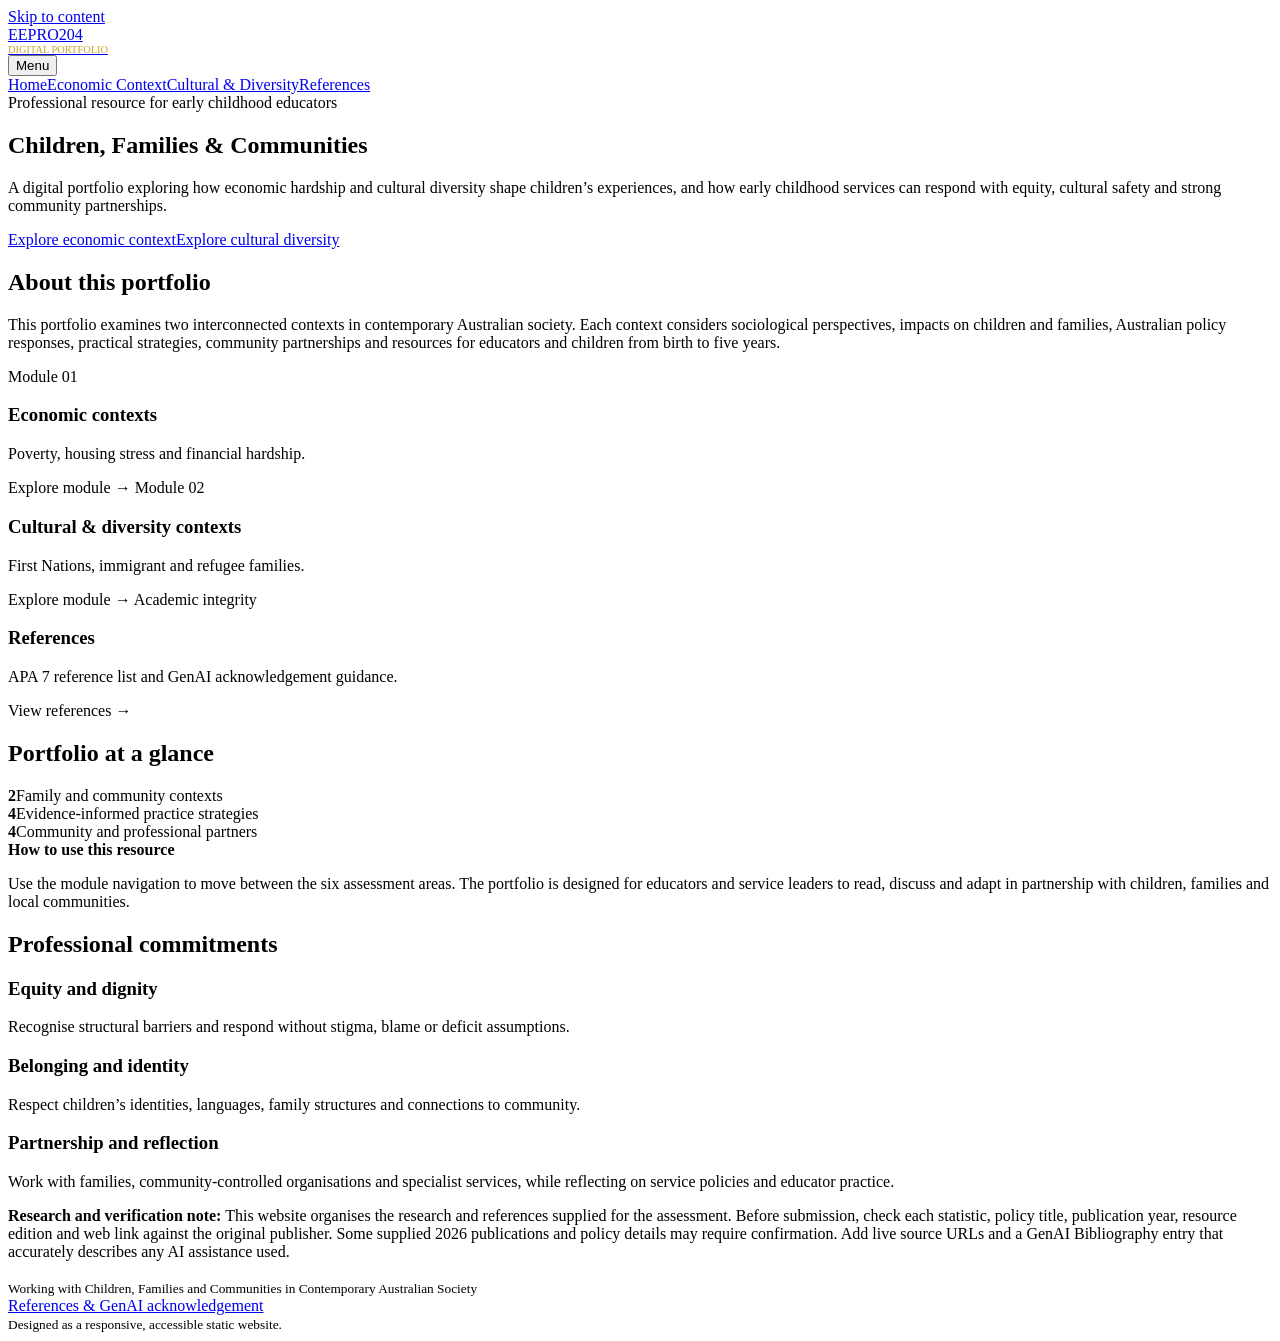
==== index.html @ ad3fa51b "Add files via upload" ====
<!doctype html><html lang="en-AU"><head><meta charset="utf-8"><meta name="viewport" content="width=device-width, initial-scale=1"><meta name="description" content="EPRO204 professional digital portfolio for early childhood educators."><title>Home | EPRO204 Digital Portfolio</title><link rel="stylesheet" href="assets/style.css"><script defer src="assets/site.js"></script></head><body><a class="skip" href="#main">Skip to content</a><header><div class="navwrap"><a class="brand" href="index.html"><span class="brandmark">E</span><span>EPRO204 <small style="display:block;font-weight:500;color:#c9a227;font-size:.65rem">DIGITAL PORTFOLIO</small></span></a><button class="menu" aria-expanded="false" aria-label="Toggle navigation">Menu</button><nav aria-label="Main navigation"><a href="index.html" aria-current=page>Home</a><a href="economic-context.html" >Economic Context</a><a href="cultural-diversity.html" >Cultural & Diversity</a><a href="references.html" >References</a></nav></div></header><main id="main">
<section class="hero"><div class="eyebrow">Professional resource for early childhood educators</div><h1>Children, Families &amp; Communities</h1><p>A digital portfolio exploring how economic hardship and cultural diversity shape children’s experiences, and how early childhood services can respond with equity, cultural safety and strong community partnerships.</p><div class="actions"><a class="btn" href="economic-context.html">Explore economic context</a><a class="btn secondary" href="cultural-diversity.html">Explore cultural diversity</a></div></section>
<section><h2>About this portfolio</h2><p class="lead">This portfolio examines two interconnected contexts in contemporary Australian society. Each context considers sociological perspectives, impacts on children and families, Australian policy responses, practical strategies, community partnerships and resources for educators and children from birth to five years.</p><div class="grid">
<a class="tile" href="economic-context.html" style="color:inherit;text-decoration:none"><span class="num">Module 01</span><h3>Economic contexts</h3><p>Poverty, housing stress and financial hardship.</p><span class="pill">Explore module →</span></a>
<a class="tile" href="cultural-diversity.html" style="color:inherit;text-decoration:none"><span class="num">Module 02</span><h3>Cultural &amp; diversity contexts</h3><p>First Nations, immigrant and refugee families.</p><span class="pill">Explore module →</span></a>
<a class="tile" href="references.html" style="color:inherit;text-decoration:none"><span class="num">Academic integrity</span><h3>References</h3><p>APA 7 reference list and GenAI acknowledgement guidance.</p><span class="pill">View references →</span></a>
</div></section>
<section><h2>Portfolio at a glance</h2><div class="stats"><div class="stat"><b>2</b><span>Family and community contexts</span></div><div class="stat"><b>4</b><span>Evidence-informed practice strategies</span></div><div class="stat"><b>4</b><span>Community and professional partners</span></div></div><div class="callout"><strong>How to use this resource</strong><p>Use the module navigation to move between the six assessment areas. The portfolio is designed for educators and service leaders to read, discuss and adapt in partnership with children, families and local communities.</p></div></section>
<section><h2>Professional commitments</h2><div class="grid"><div class="panel"><h3>Equity and dignity</h3><p>Recognise structural barriers and respond without stigma, blame or deficit assumptions.</p></div><div class="panel"><h3>Belonging and identity</h3><p>Respect children’s identities, languages, family structures and connections to community.</p></div><div class="panel"><h3>Partnership and reflection</h3><p>Work with families, community-controlled organisations and specialist services, while reflecting on service policies and educator practice.</p></div></div></section>
<div class="notice"><strong>Research and verification note:</strong> This website organises the research and references supplied for the assessment. Before submission, check each statistic, policy title, publication year, resource edition and web link against the original publisher. Some supplied 2026 publications and policy details may require confirmation. Add live source URLs and a GenAI Bibliography entry that accurately describes any AI assistance used.</div>
</main><footer><div class="footer-inner"><div><strong style="color:#fff">EPRO204 · Digital Portfolio</strong><br><small>Working with Children, Families and Communities in Contemporary Australian Society</small></div><div><a href="references.html">References &amp; GenAI acknowledgement</a><br><small>Designed as a responsive, accessible static website.</small></div></div></footer></body></html>
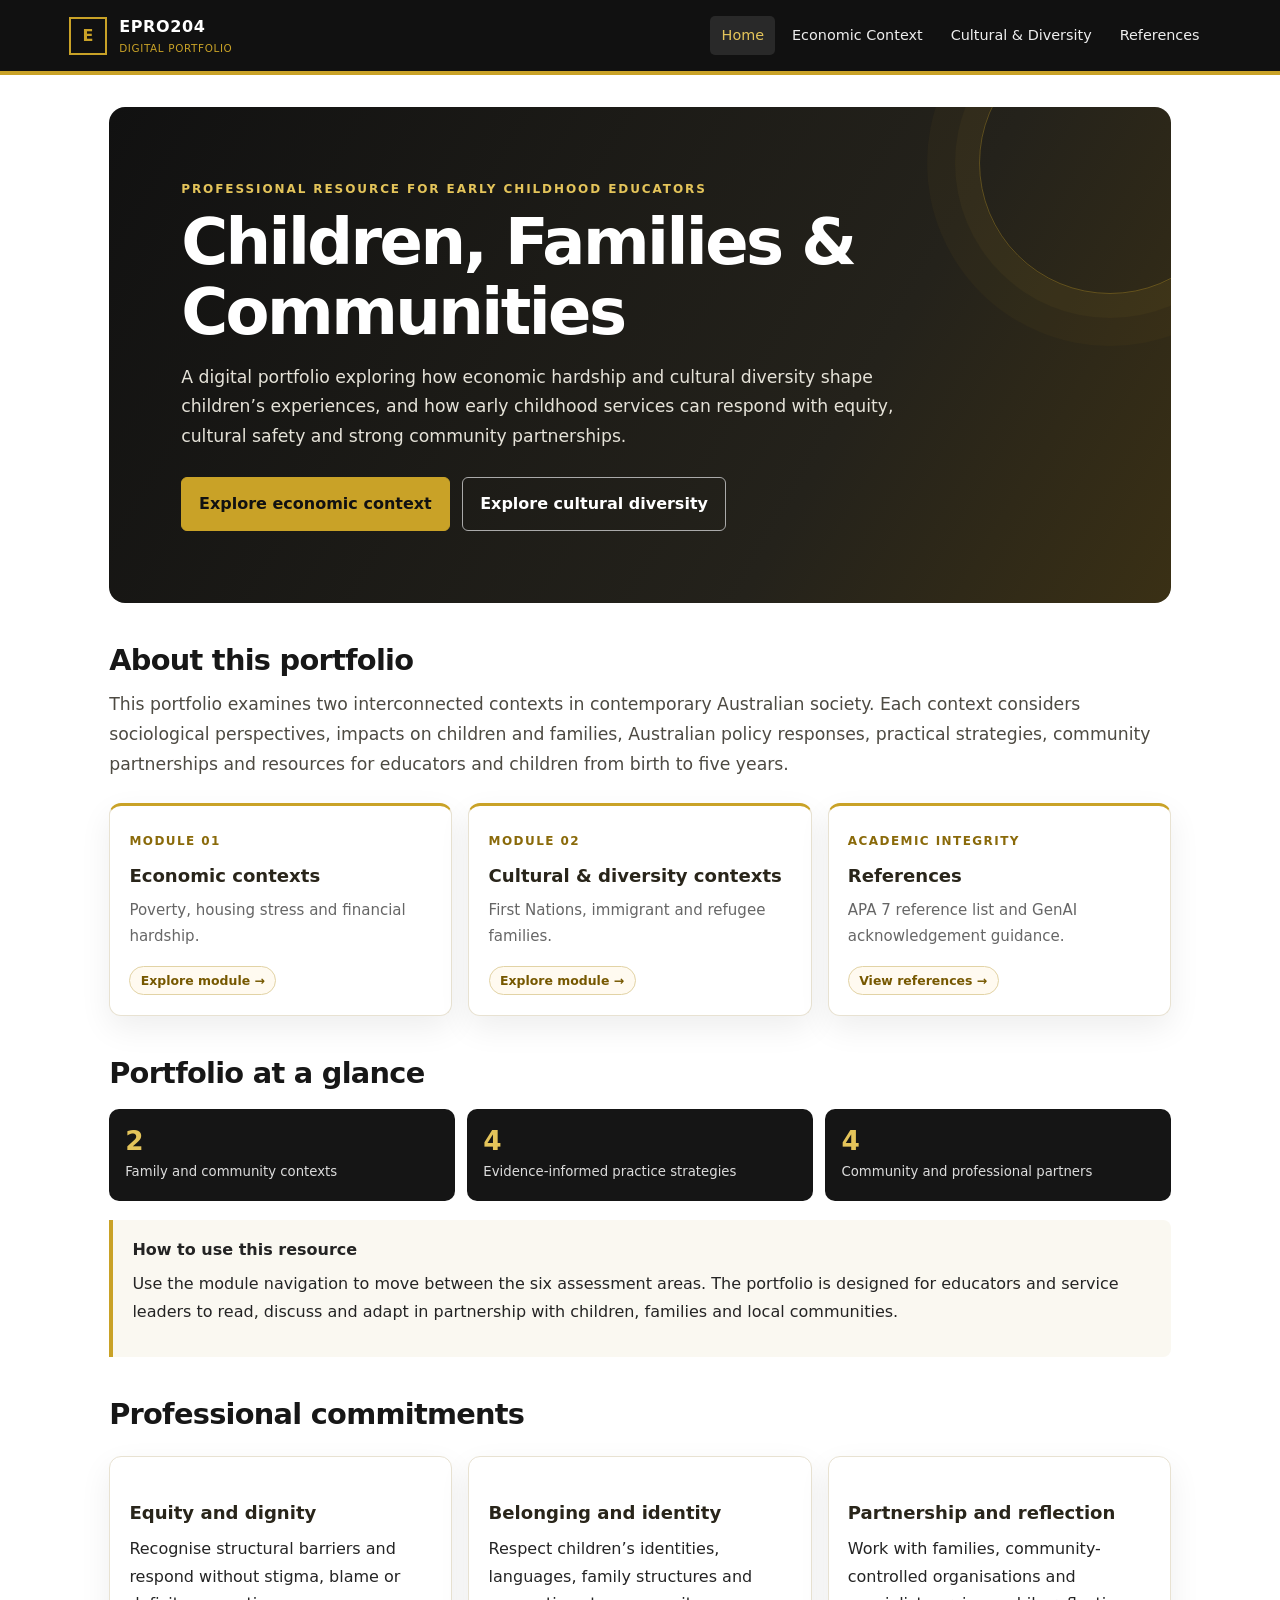
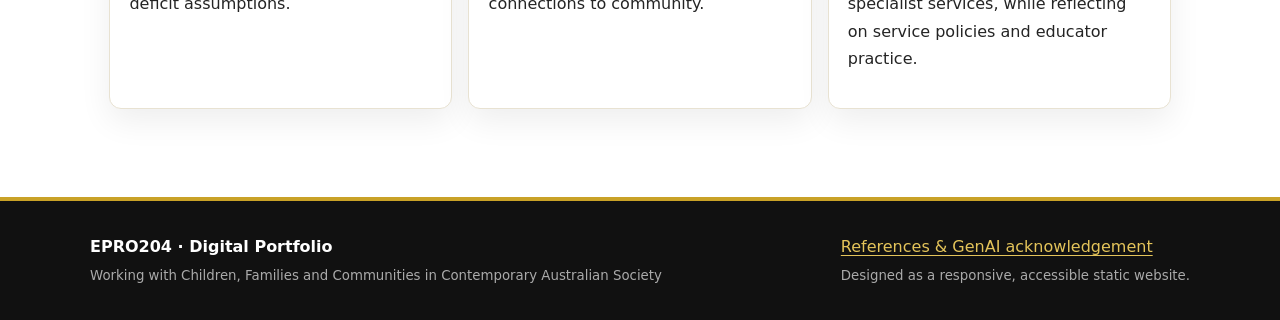
==== commit 097df50a: "Update index.html" ====
--- a/index.html
+++ b/index.html
@@ -1,11 +1,132 @@
-<!doctype html><html lang="en-AU"><head><meta charset="utf-8"><meta name="viewport" content="width=device-width, initial-scale=1"><meta name="description" content="EPRO204 professional digital portfolio for early childhood educators."><title>Home | EPRO204 Digital Portfolio</title><link rel="stylesheet" href="assets/style.css"><script defer src="assets/site.js"></script></head><body><a class="skip" href="#main">Skip to content</a><header><div class="navwrap"><a class="brand" href="index.html"><span class="brandmark">E</span><span>EPRO204 <small style="display:block;font-weight:500;color:#c9a227;font-size:.65rem">DIGITAL PORTFOLIO</small></span></a><button class="menu" aria-expanded="false" aria-label="Toggle navigation">Menu</button><nav aria-label="Main navigation"><a href="index.html" aria-current=page>Home</a><a href="economic-context.html" >Economic Context</a><a href="cultural-diversity.html" >Cultural & Diversity</a><a href="references.html" >References</a></nav></div></header><main id="main">
-<section class="hero"><div class="eyebrow">Professional resource for early childhood educators</div><h1>Children, Families &amp; Communities</h1><p>A digital portfolio exploring how economic hardship and cultural diversity shape children’s experiences, and how early childhood services can respond with equity, cultural safety and strong community partnerships.</p><div class="actions"><a class="btn" href="economic-context.html">Explore economic context</a><a class="btn secondary" href="cultural-diversity.html">Explore cultural diversity</a></div></section>
-<section><h2>About this portfolio</h2><p class="lead">This portfolio examines two interconnected contexts in contemporary Australian society. Each context considers sociological perspectives, impacts on children and families, Australian policy responses, practical strategies, community partnerships and resources for educators and children from birth to five years.</p><div class="grid">
-<a class="tile" href="economic-context.html" style="color:inherit;text-decoration:none"><span class="num">Module 01</span><h3>Economic contexts</h3><p>Poverty, housing stress and financial hardship.</p><span class="pill">Explore module →</span></a>
-<a class="tile" href="cultural-diversity.html" style="color:inherit;text-decoration:none"><span class="num">Module 02</span><h3>Cultural &amp; diversity contexts</h3><p>First Nations, immigrant and refugee families.</p><span class="pill">Explore module →</span></a>
-<a class="tile" href="references.html" style="color:inherit;text-decoration:none"><span class="num">Academic integrity</span><h3>References</h3><p>APA 7 reference list and GenAI acknowledgement guidance.</p><span class="pill">View references →</span></a>
-</div></section>
-<section><h2>Portfolio at a glance</h2><div class="stats"><div class="stat"><b>2</b><span>Family and community contexts</span></div><div class="stat"><b>4</b><span>Evidence-informed practice strategies</span></div><div class="stat"><b>4</b><span>Community and professional partners</span></div></div><div class="callout"><strong>How to use this resource</strong><p>Use the module navigation to move between the six assessment areas. The portfolio is designed for educators and service leaders to read, discuss and adapt in partnership with children, families and local communities.</p></div></section>
-<section><h2>Professional commitments</h2><div class="grid"><div class="panel"><h3>Equity and dignity</h3><p>Recognise structural barriers and respond without stigma, blame or deficit assumptions.</p></div><div class="panel"><h3>Belonging and identity</h3><p>Respect children’s identities, languages, family structures and connections to community.</p></div><div class="panel"><h3>Partnership and reflection</h3><p>Work with families, community-controlled organisations and specialist services, while reflecting on service policies and educator practice.</p></div></div></section>
-<div class="notice"><strong>Research and verification note:</strong> This website organises the research and references supplied for the assessment. Before submission, check each statistic, policy title, publication year, resource edition and web link against the original publisher. Some supplied 2026 publications and policy details may require confirmation. Add live source URLs and a GenAI Bibliography entry that accurately describes any AI assistance used.</div>
-</main><footer><div class="footer-inner"><div><strong style="color:#fff">EPRO204 · Digital Portfolio</strong><br><small>Working with Children, Families and Communities in Contemporary Australian Society</small></div><div><a href="references.html">References &amp; GenAI acknowledgement</a><br><small>Designed as a responsive, accessible static website.</small></div></div></footer></body></html>+
+<!doctype html>
+<html lang="en-AU">
+<head>
+  <meta charset="utf-8">
+  <meta name="viewport" content="width=device-width, initial-scale=1">
+  <meta name="description" content="EPRO204 professional digital portfolio for early childhood educators.">
+  <title>Home | EPRO204 Digital Portfolio</title>
+  <link rel="stylesheet" href="assets/style.css">
+  <script defer src="assets/site.js"></script>
+</head>
+<body>
+  <a class="skip" href="#main">Skip to content</a>
+
+  <header>
+    <div class="navwrap">
+      <a class="brand" href="index.html">
+        <span class="brandmark">E</span>
+        <span>
+          EPRO204
+          <small style="display:block;font-weight:500;color:#c9a227;font-size:.65rem">DIGITAL PORTFOLIO</small>
+        </span>
+      </a>
+
+      <button class="menu" aria-expanded="false" aria-label="Toggle navigation">Menu</button>
+
+      <nav aria-label="Main navigation">
+        <a href="index.html" aria-current="page">Home</a>
+        <a href="economic-context.html">Economic Context</a>
+        <a href="cultural-diversity.html">Cultural &amp; Diversity</a>
+        <a href="references.html">References</a>
+      </nav>
+    </div>
+  </header>
+
+  <main id="main">
+    <section class="hero">
+      <div class="eyebrow">Professional resource for early childhood educators</div>
+      <h1>Children, Families &amp; Communities</h1>
+      <p>A digital portfolio exploring how economic hardship and cultural diversity shape children’s experiences, and how early childhood services can respond with equity, cultural safety and strong community partnerships.</p>
+      <div class="actions">
+        <a class="btn" href="economic-context.html">Explore economic context</a>
+        <a class="btn secondary" href="cultural-diversity.html">Explore cultural diversity</a>
+      </div>
+    </section>
+
+    <section>
+      <h2>About this portfolio</h2>
+      <p class="lead">This portfolio examines two interconnected contexts in contemporary Australian society. Each context considers sociological perspectives, impacts on children and families, Australian policy responses, practical strategies, community partnerships and resources for educators and children from birth to five years.</p>
+
+      <div class="grid">
+        <a class="tile" href="economic-context.html" style="color:inherit;text-decoration:none">
+          <span class="num">Module 01</span>
+          <h3>Economic contexts</h3>
+          <p>Poverty, housing stress and financial hardship.</p>
+          <span class="pill">Explore module →</span>
+        </a>
+
+        <a class="tile" href="cultural-diversity.html" style="color:inherit;text-decoration:none">
+          <span class="num">Module 02</span>
+          <h3>Cultural &amp; diversity contexts</h3>
+          <p>First Nations, immigrant and refugee families.</p>
+          <span class="pill">Explore module →</span>
+        </a>
+
+        <a class="tile" href="references.html" style="color:inherit;text-decoration:none">
+          <span class="num">Academic integrity</span>
+          <h3>References</h3>
+          <p>APA 7 reference list and GenAI acknowledgement guidance.</p>
+          <span class="pill">View references →</span>
+        </a>
+      </div>
+    </section>
+
+    <section>
+      <h2>Portfolio at a glance</h2>
+      <div class="stats">
+        <div class="stat">
+          <b>2</b>
+          <span>Family and community contexts</span>
+        </div>
+        <div class="stat">
+          <b>4</b>
+          <span>Evidence-informed practice strategies</span>
+        </div>
+        <div class="stat">
+          <b>4</b>
+          <span>Community and professional partners</span>
+        </div>
+      </div>
+
+      <div class="callout">
+        <strong>How to use this resource</strong>
+        <p>Use the module navigation to move between the six assessment areas. The portfolio is designed for educators and service leaders to read, discuss and adapt in partnership with children, families and local communities.</p>
+      </div>
+    </section>
+
+    <section>
+      <h2>Professional commitments</h2>
+      <div class="grid">
+        <div class="panel">
+          <h3>Equity and dignity</h3>
+          <p>Recognise structural barriers and respond without stigma, blame or deficit assumptions.</p>
+        </div>
+
+        <div class="panel">
+          <h3>Belonging and identity</h3>
+          <p>Respect children’s identities, languages, family structures and connections to community.</p>
+        </div>
+
+        <div class="panel">
+          <h3>Partnership and reflection</h3>
+          <p>Work with families, community-controlled organisations and specialist services, while reflecting on service policies and educator practice.</p>
+        </div>
+      </div>
+    </section>
+  </main>
+
+  <footer>
+    <div class="footer-inner">
+      <div>
+        <strong style="color:#fff">EPRO204 · Digital Portfolio</strong><br>
+        <small>Working with Children, Families and Communities in Contemporary Australian Society</small>
+      </div>
+      <div>
+        <a href="references.html">References &amp; GenAI acknowledgement</a><br>
+        <small>Designed as a responsive, accessible static website.</small>
+      </div>
+    </div>
+  </footer>
+</body>
+</html>
--- a/assets/style.css
+++ b/assets/style.css
@@ -0,0 +1,49 @@
+
+:root{--gold:#c9a227;--gold2:#e4c45a;--black:#111;--ink:#242424;--muted:#666;--paper:#fff;--cream:#faf8f1;--line:#e8e2d2;--shadow:0 12px 32px rgba(0,0,0,.07)}
+*{box-sizing:border-box}html{scroll-behavior:smooth}body{margin:0;background:var(--paper);color:var(--ink);font-family:Inter,ui-sans-serif,system-ui,-apple-system,"Segoe UI",Arial,sans-serif;line-height:1.72}
+a{color:#7c5b00;text-decoration-thickness:1px;text-underline-offset:3px}a:hover{color:#4c3900}
+.skip{position:absolute;left:-9999px}.skip:focus{left:1rem;top:1rem;background:#fff;padding:.7rem;z-index:99}
+header{background:var(--black);color:#fff;border-bottom:4px solid var(--gold);position:sticky;top:0;z-index:20}
+.navwrap{max-width:1180px;margin:auto;padding:.8rem 1.2rem;display:flex;align-items:center;justify-content:space-between;gap:1rem}
+.brand{display:flex;align-items:center;gap:.75rem;color:#fff;text-decoration:none;font-weight:800;letter-spacing:.04em}
+.brandmark{width:38px;height:38px;border:2px solid var(--gold);display:grid;place-items:center;color:var(--gold);font-weight:900}
+nav{display:flex;gap:.35rem;flex-wrap:wrap;align-items:center}nav a{color:#eee;text-decoration:none;padding:.45rem .7rem;border-radius:5px;font-size:.9rem}nav a:hover,nav a[aria-current=page]{background:#292929;color:var(--gold2)}
+.menu{display:none;background:none;border:1px solid #777;color:#fff;padding:.45rem .7rem;border-radius:5px}
+main{max-width:1100px;margin:0 auto;padding:2rem 1.2rem 4rem}
+.hero{background:linear-gradient(120deg,#111 0%,#24221b 68%,#3a3015 100%);color:#fff;border-radius:16px;padding:clamp(2rem,6vw,4.5rem);position:relative;overflow:hidden}
+.hero:after{content:"";position:absolute;width:260px;height:260px;border:1px solid rgba(201,162,39,.35);border-radius:50%;right:-70px;top:-75px;box-shadow:0 0 0 24px rgba(201,162,39,.05),0 0 0 52px rgba(201,162,39,.04)}
+.eyebrow{color:var(--gold2);text-transform:uppercase;letter-spacing:.16em;font-size:.75rem;font-weight:800}
+h1{font-size:clamp(2.2rem,5vw,4rem);line-height:1.08;margin:.55rem 0 1rem;max-width:850px;letter-spacing:-.04em}
+.hero p{max-width:760px;color:#e5e2d8;font-size:1.08rem}
+.hero .actions{display:flex;gap:.8rem;flex-wrap:wrap;margin-top:1.6rem}
+.btn{display:inline-block;padding:.75rem 1.05rem;border-radius:6px;background:var(--gold);color:#111;text-decoration:none;font-weight:800;border:1px solid var(--gold)}
+.btn.secondary{background:transparent;color:#fff;border-color:#aaa}.btn:hover{filter:brightness(1.08);color:#111}.btn.secondary:hover{color:var(--gold2)}
+h2{font-size:1.8rem;line-height:1.2;margin:2.5rem 0 .8rem;color:#171717;letter-spacing:-.025em}
+h3{font-size:1.13rem;margin:1.3rem 0 .35rem;color:#29251a}
+p{margin:.45rem 0 1rem}.lead{font-size:1.08rem;color:#4d4a42}
+.grid{display:grid;grid-template-columns:repeat(3,1fr);gap:1rem;margin:1.5rem 0}
+.tile,.panel,.section-card{background:#fff;border:1px solid var(--line);border-radius:12px;padding:1.2rem;box-shadow:var(--shadow)}
+.tile{border-top:3px solid var(--gold)}.tile .num{font-size:.75rem;color:#8a6a0a;font-weight:800;letter-spacing:.12em;text-transform:uppercase}
+.tile h3{margin:.4rem 0}.tile p{color:var(--muted);font-size:.94rem}
+.pill{display:inline-block;border:1px solid #e2d3a5;background:#fffaf0;color:#765800;border-radius:99px;padding:.2rem .65rem;font-size:.78rem;font-weight:700}
+.pagehead{padding:2.1rem 0 1rem;border-bottom:1px solid var(--line);margin-bottom:1.5rem}
+.pagehead h1{font-size:clamp(2rem,4vw,3rem);color:#111;margin:.4rem 0}.pagehead p{max-width:820px;color:var(--muted)}
+.content-grid{display:grid;grid-template-columns:245px minmax(0,1fr);gap:2rem;align-items:start}
+.toc{position:sticky;top:92px;background:var(--cream);border:1px solid var(--line);border-radius:10px;padding:1rem}
+.toc strong{display:block;margin-bottom:.55rem}.toc a{display:block;text-decoration:none;padding:.3rem 0;font-size:.88rem;border-bottom:1px solid #eee5d1}
+article section{scroll-margin-top:95px;padding:0 0 1.2rem;border-bottom:1px solid var(--line);margin-bottom:1.4rem}
+article section:last-child{border:0}.section-kicker{color:#9a7610;font-size:.72rem;font-weight:900;letter-spacing:.14em;text-transform:uppercase}
+article h2{margin:.35rem 0 1rem}.subhead{font-weight:800;color:#28251d;margin-top:1.1rem}
+.callout{background:var(--cream);border-left:4px solid var(--gold);padding:1rem 1.2rem;margin:1.2rem 0;border-radius:0 8px 8px 0}
+.stats{display:grid;grid-template-columns:repeat(3,1fr);gap:.8rem;margin:1.2rem 0}
+.stat{background:#151515;color:#fff;padding:1rem;border-radius:10px}.stat b{display:block;color:var(--gold2);font-size:1.65rem;line-height:1.2}.stat span{font-size:.83rem;color:#ddd}
+.resource{padding:1rem 0;border-bottom:1px solid var(--line)}.resource:last-child{border:0}.resource h3{margin:.2rem 0}.resource p{margin:.35rem 0}
+footer{background:#111;color:#ddd;border-top:4px solid var(--gold);padding:2rem 1.2rem}
+.footer-inner{max-width:1100px;margin:auto;display:flex;justify-content:space-between;gap:1.5rem;flex-wrap:wrap}
+footer a{color:var(--gold2)}footer small{color:#aaa}
+.ref-list{padding-left:1.4rem}.ref-list li{padding-left:.35rem;margin:.55rem 0;overflow-wrap:anywhere}
+.notice{font-size:.9rem;color:#5b4b1d;background:#fff9e8;border:1px solid #eadba9;padding:1rem;border-radius:8px}
+.backtop{float:right;font-size:.85rem}
+@media(max-width:800px){.content-grid{grid-template-columns:1fr}.toc{position:static}.grid{grid-template-columns:1fr 1fr}.stats{grid-template-columns:1fr 1fr}}
+@media(max-width:620px){.navwrap{align-items:flex-start;flex-wrap:wrap}.menu{display:block;margin-left:auto}nav{display:none;width:100%;flex-direction:column;align-items:stretch}nav.open{display:flex}nav a{padding:.65rem}.grid,.stats{grid-template-columns:1fr}main{padding-top:1.2rem}}
+@media print{header,.toc,.actions,.backtop,footer{display:none!important}main{max-width:none;padding:0}.content-grid{display:block}.hero{background:#fff;color:#111;border:2px solid #111}.hero p{color:#333}}
